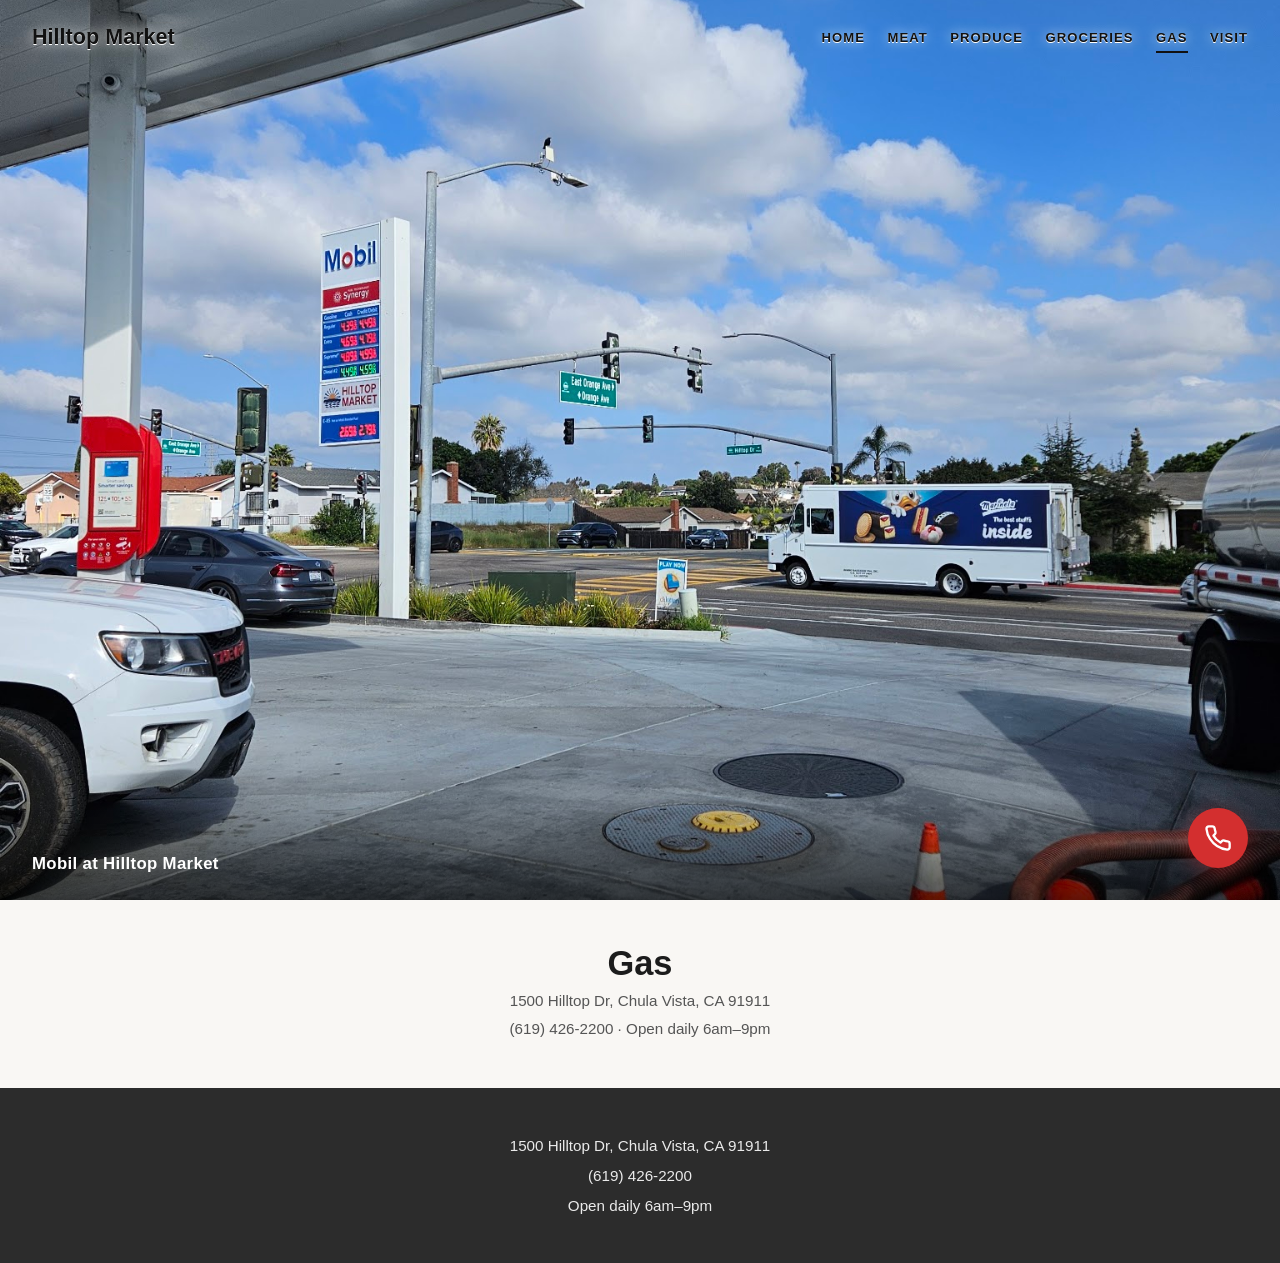
==== gas.html @ 4560600c "Fix Hilltop pages to match the live walk: photo-first Home, Gas tab, 4.7 stars Home uses only hero-0" ====
<!DOCTYPE html>
<html lang="en">
<head>
    <meta charset="UTF-8">
    <meta name="viewport" content="width=device-width, initial-scale=1.0">
    <title>Gas — Hilltop Market</title>
    <meta name="description" content="Mobil gas at Hilltop Market, 1500 Hilltop Dr, Chula Vista, CA 91911.">
    <link rel="stylesheet" href="css/style.css">
</head>
<body>
    <header class="floating-header">
        <div class="header-content">
            <a class="logo" href="index.html">Hilltop Market</a>
            <nav>
                <a href="index.html">Home</a>
                <a href="meat.html">Meat</a>
                <a href="produce.html">Produce</a>
                <a href="groceries.html">Groceries</a>
                <a href="gas.html" class="is-current">Gas</a>
                <a href="visit.html">Visit</a>
            </nav>
        </div>
    </header>

    <a href="tel:6194262200" class="tap-to-call" aria-label="Call Hilltop Market">
        <svg xmlns="http://www.w3.org/2000/svg" width="24" height="24" viewBox="0 0 24 24" fill="none" stroke="currentColor" stroke-width="2" stroke-linecap="round" stroke-linejoin="round">
            <path d="M22 16.92v3a2 2 0 0 1-2.18 2 19.79 19.79 0 0 1-8.63-3.07 19.5 19.5 0 0 1-6-6 19.79 19.79 0 0 1-3.07-8.67A2 2 0 0 1 4.11 2h3a2 2 0 0 1 2 1.72 12.84 12.84 0 0 0 .7 2.81 2 2 0 0 1-.45 2.11L8.09 9.91a16 16 0 0 0 6 6l1.27-1.27a2 2 0 0 1 2.11-.45 12.84 12.84 0 0 0 2.81.7A2 2 0 0 1 22 16.92z"></path>
        </svg>
    </a>

    <main>
        <figure class="hero-section">
            <img src="images/gas-01.jpg" alt="Mobil pumps and price sign with Hilltop Market branding" loading="eager">
            <figcaption>Mobil at Hilltop Market</figcaption>
        </figure>

        <section class="info-section">
            <div class="info-content">
                <h1>Gas</h1>
                <p class="nap">1500 Hilltop Dr, Chula Vista, CA 91911</p>
                <p class="hours">(619) 426-2200 · Open daily 6am–9pm</p>
            </div>
        </section>
    </main>

    <footer>
        <div class="footer-content">
            <p>1500 Hilltop Dr, Chula Vista, CA 91911</p>
            <p><a href="tel:6194262200">(619) 426-2200</a></p>
            <p>Open daily 6am–9pm</p>
        </div>
    </footer>

    <script src="js/main.js"></script>
</body>
</html>
---- css/style.css ----
/* Reset and Base Styles */
* {
    margin: 0;
    padding: 0;
    box-sizing: border-box;
}

html {
    scroll-behavior: smooth;
}

body {
    font-family: -apple-system, BlinkMacSystemFont, 'Segoe UI', Roboto, Oxygen, Ubuntu, Cantarell, sans-serif;
    line-height: 1.6;
    color: #222;
    overflow-x: hidden;
    background: #111;
}

/* Floating transparent header — sits ON the first photo, never a solid bar above it */
.floating-header {
    position: fixed;
    top: 0;
    left: 0;
    right: 0;
    z-index: 1000;
    padding: 1.25rem 2rem;
    background: transparent;
    background-color: transparent;
    transition: background 0.3s ease, box-shadow 0.3s ease;
}

.floating-header.scrolled {
    background: rgba(255, 255, 255, 0.94);
    backdrop-filter: blur(10px);
    box-shadow: 0 2px 20px rgba(0, 0, 0, 0.08);
}

.header-content {
    max-width: 1400px;
    margin: 0 auto;
    display: flex;
    justify-content: space-between;
    align-items: center;
    gap: 1.5rem;
}

.logo {
    font-size: 1.35rem;
    font-weight: 700;
    color: #111;
    text-decoration: none;
    text-shadow: 0 1px 0 #fff, 0 0 14px rgba(255, 255, 255, 0.85);
    white-space: nowrap;
}

.floating-header.scrolled .logo {
    text-shadow: none;
}

nav {
    display: flex;
    flex-wrap: wrap;
    justify-content: flex-end;
    gap: 1.15rem 1.4rem;
}

nav a {
    color: #111;
    text-decoration: none;
    font-weight: 600;
    font-size: 0.82rem;
    text-transform: uppercase;
    letter-spacing: 0.08em;
    text-shadow: 0 1px 0 #fff, 0 0 12px rgba(255, 255, 255, 0.8);
    position: relative;
}

nav a::after {
    content: '';
    position: absolute;
    bottom: -5px;
    left: 0;
    width: 0;
    height: 2px;
    background: currentColor;
    transition: width 0.3s ease;
}

nav a:hover::after,
nav a.is-current::after {
    width: 100%;
}

.floating-header.scrolled nav a {
    text-shadow: none;
}

/* Sticky tap-to-call */
.tap-to-call {
    position: fixed;
    bottom: 2rem;
    right: 2rem;
    width: 60px;
    height: 60px;
    background: #d32f2f;
    border-radius: 50%;
    display: flex;
    align-items: center;
    justify-content: center;
    color: white;
    text-decoration: none;
    box-shadow: 0 4px 20px rgba(211, 47, 47, 0.4);
    transition: transform 0.3s ease, box-shadow 0.3s ease;
    z-index: 999;
}

.tap-to-call:hover {
    transform: scale(1.08);
    box-shadow: 0 6px 30px rgba(211, 47, 47, 0.6);
}

.tap-to-call svg {
    width: 28px;
    height: 28px;
}

main {
    padding-top: 0;
}

/* Full-bleed photos with visible captions */
.hero-section,
.photo-block {
    width: 100%;
    position: relative;
    overflow: hidden;
    margin: 0;
}

.hero-section {
    height: 100vh;
    min-height: 560px;
}

.photo-block {
    height: 85vh;
    min-height: 480px;
}

.hero-section img,
.photo-block img {
    width: 100%;
    height: 100%;
    object-fit: cover;
    object-position: center;
    display: block;
}

.hero-front img {
    object-position: center 22%;
}

.hero-section figcaption,
.photo-block figcaption {
    position: absolute;
    left: 0;
    right: 0;
    bottom: 0;
    padding: 3.5rem 2rem 1.4rem;
    background: linear-gradient(transparent, rgba(0, 0, 0, 0.62));
    color: #fff;
    font-size: 1.05rem;
    font-weight: 600;
    letter-spacing: 0.02em;
}

/* Compact identity + rating — not a paragraph */
.info-section {
    min-height: auto;
    display: flex;
    align-items: center;
    justify-content: center;
    background: #f9f7f4;
    padding: 2.75rem 1.5rem;
}

.info-content {
    text-align: center;
    max-width: 640px;
}

.info-content h1 {
    font-size: 2.15rem;
    font-weight: 700;
    color: #1c1c1c;
    margin-bottom: 0.35rem;
    line-height: 1.15;
}

.info-content .lede {
    font-size: 1.05rem;
    color: #555;
    margin-bottom: 0.85rem;
    font-weight: 400;
}

.rating {
    display: flex;
    align-items: center;
    justify-content: center;
    gap: 0.55rem;
    margin: 0.15rem 0 0.7rem;
    font-size: 0.95rem;
    color: #444;
}

.stars {
    display: inline-flex;
    align-items: center;
    line-height: 1;
    font-size: 1.2rem;
}

.star {
    color: #f5b400;
}

.star-empty {
    color: #ddd2b8;
    position: relative;
}

.star-partial {
    position: relative;
    color: #ddd2b8;
}

.star-partial::after {
    content: "★";
    position: absolute;
    left: 0;
    top: 0;
    width: 70%;
    overflow: hidden;
    color: #f5b400;
}

.rating-meta {
    font-weight: 500;
}

.nap,
.hours {
    font-size: 0.95rem;
    color: #555;
    margin: 0.2rem 0;
    font-weight: 400;
}

footer {
    background: #2c2c2c;
    color: #fff;
    padding: 2.5rem 2rem;
    text-align: center;
}

.footer-content p {
    margin: 0.35rem 0;
    font-size: 0.95rem;
    opacity: 0.9;
}

.footer-content a {
    color: inherit;
    text-decoration: none;
}

@media (max-width: 860px) {
    .header-content {
        flex-direction: column;
        gap: 0.65rem;
    }

    nav {
        justify-content: center;
        gap: 0.65rem 1rem;
    }

    nav a {
        font-size: 0.72rem;
    }

    .logo {
        font-size: 1.15rem;
    }

    .hero-section {
        height: 70vh;
        min-height: 420px;
    }

    .photo-block {
        height: 62vh;
        min-height: 380px;
    }

    .info-content h1 {
        font-size: 1.7rem;
    }

    .tap-to-call {
        width: 50px;
        height: 50px;
        bottom: 1.5rem;
        right: 1.5rem;
    }

    .tap-to-call svg {
        width: 24px;
        height: 24px;
    }
}
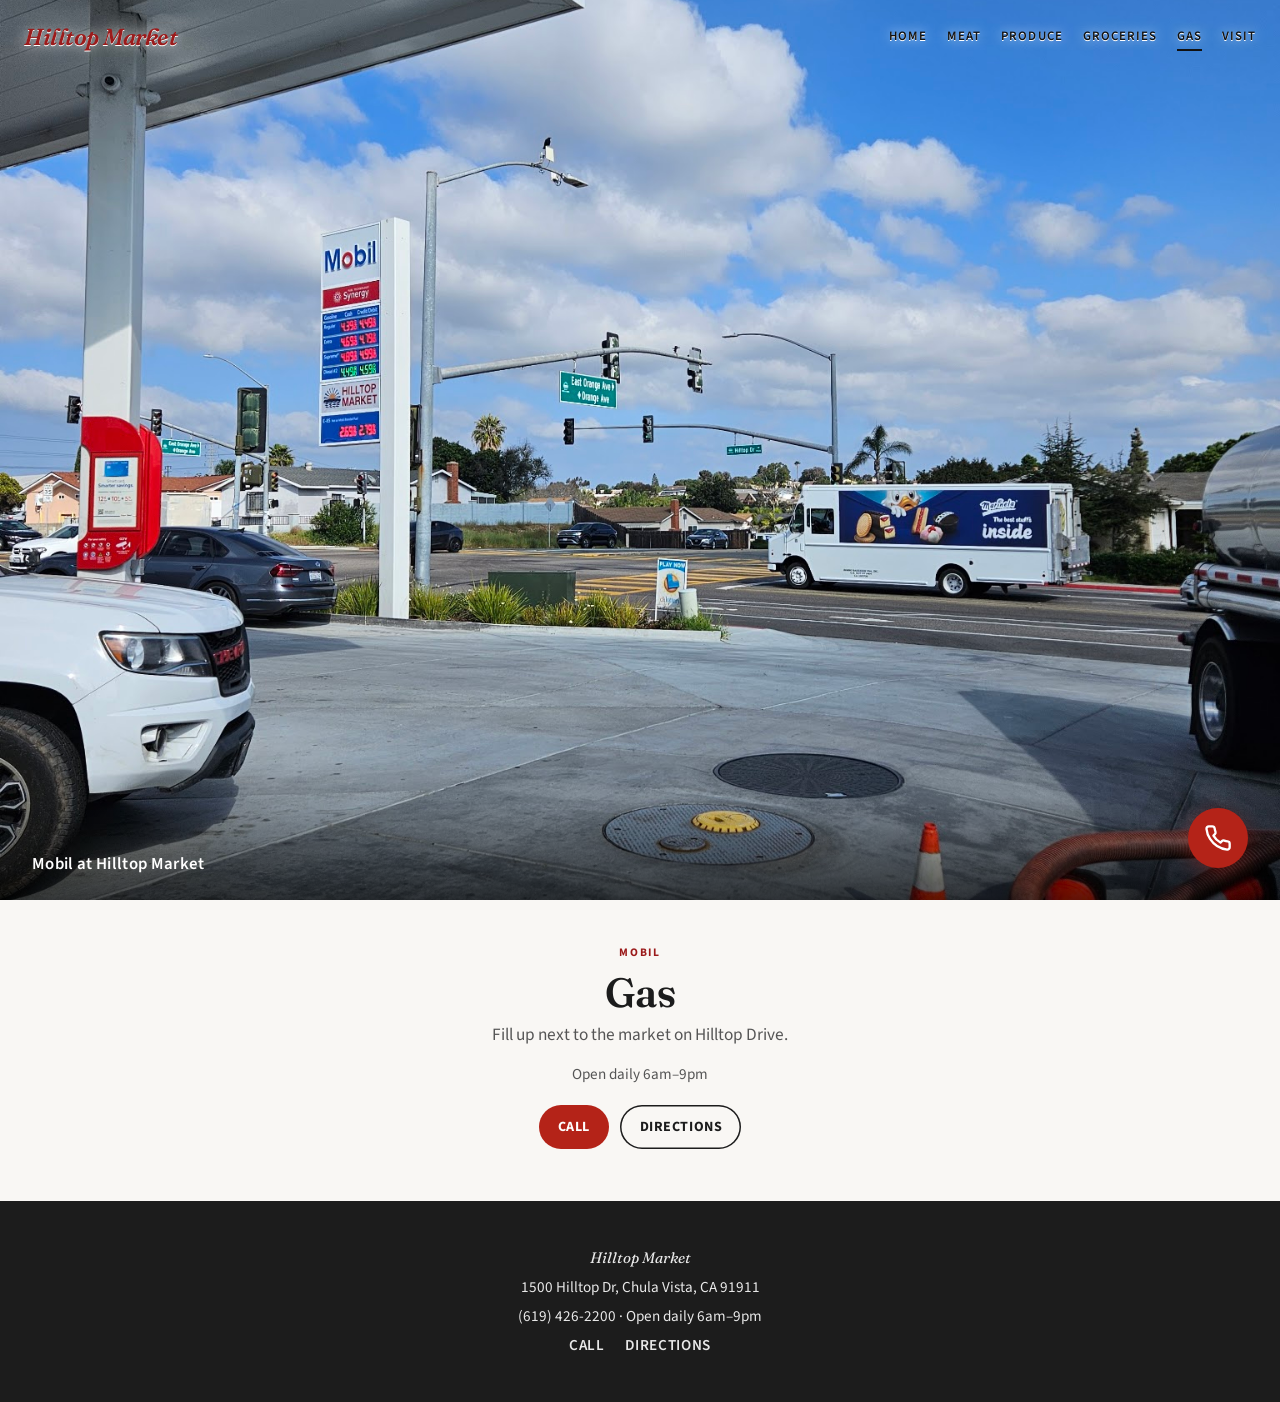
==== commit 8cdd1137: "Give Hilltop pages a local identity and clear next steps Home was a photo, a thin cream strip, and a" ====
--- a/gas.html
+++ b/gas.html
@@ -5,13 +5,19 @@
     <meta name="viewport" content="width=device-width, initial-scale=1.0">
     <title>Gas — Hilltop Market</title>
     <meta name="description" content="Mobil gas at Hilltop Market, 1500 Hilltop Dr, Chula Vista, CA 91911.">
+    <link rel="preconnect" href="https://fonts.googleapis.com">
+    <link rel="preconnect" href="https://fonts.gstatic.com" crossorigin>
+    <link href="https://fonts.googleapis.com/css2?family=Fraunces:ital,opsz,wght@0,9..144,600;1,9..144,600&family=Source+Sans+3:wght@400;600;700&display=swap" rel="stylesheet">
     <link rel="stylesheet" href="css/style.css">
 </head>
 <body>
     <header class="floating-header">
         <div class="header-content">
             <a class="logo" href="index.html">Hilltop Market</a>
-            <nav>
+            <button type="button" class="nav-toggle" aria-expanded="false" aria-controls="site-nav" aria-label="Open menu">
+                <span></span>
+            </button>
+            <nav id="site-nav">
                 <a href="index.html">Home</a>
                 <a href="meat.html">Meat</a>
                 <a href="produce.html">Produce</a>
@@ -30,24 +36,33 @@
 
     <main>
         <figure class="hero-section">
-            <img src="images/gas-01.jpg" alt="Mobil pumps and price sign with Hilltop Market branding" loading="eager">
+            <img src="images/gas_mobil_pumps_1.jpg" alt="Mobil pumps and price sign with Hilltop Market branding" loading="eager">
             <figcaption>Mobil at Hilltop Market</figcaption>
         </figure>
 
         <section class="info-section">
             <div class="info-content">
+                <span class="kicker">Mobil</span>
                 <h1>Gas</h1>
-                <p class="nap">1500 Hilltop Dr, Chula Vista, CA 91911</p>
-                <p class="hours">(619) 426-2200 · Open daily 6am–9pm</p>
+                <p class="lede">Fill up next to the market on Hilltop Drive.</p>
+                <p class="hours">Open daily 6am–9pm</p>
+                <div class="actions">
+                    <a class="btn btn-primary" href="tel:6194262200">Call</a>
+                    <a class="btn btn-secondary" href="visit.html">Directions</a>
+                </div>
             </div>
         </section>
     </main>
 
     <footer>
         <div class="footer-content">
+            <p class="footer-name">Hilltop Market</p>
             <p>1500 Hilltop Dr, Chula Vista, CA 91911</p>
-            <p><a href="tel:6194262200">(619) 426-2200</a></p>
-            <p>Open daily 6am–9pm</p>
+            <p><a href="tel:6194262200">(619) 426-2200</a> · Open daily 6am–9pm</p>
+            <p class="footer-links">
+                <a href="tel:6194262200">Call</a>
+                <a href="visit.html">Directions</a>
+            </p>
         </div>
     </footer>
 
--- a/css/style.css
+++ b/css/style.css
@@ -10,11 +10,16 @@
 }
 
 body {
-    font-family: -apple-system, BlinkMacSystemFont, 'Segoe UI', Roboto, Oxygen, Ubuntu, Cantarell, sans-serif;
+    font-family: "Source Sans 3", -apple-system, BlinkMacSystemFont, "Segoe UI", Roboto, sans-serif;
     line-height: 1.6;
     color: #222;
     overflow-x: hidden;
     background: #111;
+}
+
+h1, h2, .logo, .offer-title {
+    font-family: Fraunces, "Iowan Old Style", Palatino, Georgia, serif;
+    font-optical-sizing: auto;
 }
 
 /* Floating transparent header — sits ON the first photo, never a solid bar above it */
@@ -24,7 +29,7 @@
     left: 0;
     right: 0;
     z-index: 1000;
-    padding: 1.25rem 2rem;
+    padding: 1.1rem 1.5rem;
     background: transparent;
     background-color: transparent;
     transition: background 0.3s ease, box-shadow 0.3s ease;
@@ -42,34 +47,79 @@
     display: flex;
     justify-content: space-between;
     align-items: center;
-    gap: 1.5rem;
+    gap: 1.25rem;
 }
 
 .logo {
-    font-size: 1.35rem;
-    font-weight: 700;
-    color: #111;
+    font-size: 1.45rem;
+    font-weight: 600;
+    font-style: italic;
+    color: #9b1b1b;
     text-decoration: none;
     text-shadow: 0 1px 0 #fff, 0 0 14px rgba(255, 255, 255, 0.85);
     white-space: nowrap;
+    letter-spacing: -0.02em;
 }
 
 .floating-header.scrolled .logo {
     text-shadow: none;
 }
 
+.nav-toggle {
+    display: none;
+    width: 42px;
+    height: 42px;
+    border: 0;
+    background: transparent;
+    cursor: pointer;
+    position: relative;
+    flex-shrink: 0;
+}
+
+.nav-toggle span,
+.nav-toggle span::before,
+.nav-toggle span::after {
+    display: block;
+    width: 20px;
+    height: 2px;
+    background: #1a1a1a;
+    border-radius: 1px;
+    position: absolute;
+    left: 11px;
+    box-shadow: 0 0 0 1px rgba(255, 255, 255, 0.7);
+}
+
+.nav-toggle span {
+    top: 20px;
+}
+
+.nav-toggle span::before,
+.nav-toggle span::after {
+    content: "";
+    left: 0;
+}
+
+.nav-toggle span::before {
+    top: -6px;
+}
+
+.nav-toggle span::after {
+    top: 6px;
+}
+
 nav {
     display: flex;
     flex-wrap: wrap;
     justify-content: flex-end;
-    gap: 1.15rem 1.4rem;
+    align-items: center;
+    gap: 1.05rem 1.25rem;
 }
 
 nav a {
     color: #111;
     text-decoration: none;
     font-weight: 600;
-    font-size: 0.82rem;
+    font-size: 0.8rem;
     text-transform: uppercase;
     letter-spacing: 0.08em;
     text-shadow: 0 1px 0 #fff, 0 0 12px rgba(255, 255, 255, 0.8);
@@ -103,21 +153,21 @@
     right: 2rem;
     width: 60px;
     height: 60px;
-    background: #d32f2f;
+    background: #b42318;
     border-radius: 50%;
     display: flex;
     align-items: center;
     justify-content: center;
     color: white;
     text-decoration: none;
-    box-shadow: 0 4px 20px rgba(211, 47, 47, 0.4);
+    box-shadow: 0 4px 20px rgba(180, 35, 24, 0.4);
     transition: transform 0.3s ease, box-shadow 0.3s ease;
     z-index: 999;
 }
 
 .tap-to-call:hover {
     transform: scale(1.08);
-    box-shadow: 0 6px 30px rgba(211, 47, 47, 0.6);
+    box-shadow: 0 6px 30px rgba(180, 35, 24, 0.6);
 }
 
 .tap-to-call svg {
@@ -127,6 +177,7 @@
 
 main {
     padding-top: 0;
+    background: #111;
 }
 
 /* Full-bleed photos with visible captions */
@@ -138,6 +189,16 @@
     margin: 0;
 }
 
+/* Contrast break between consecutive photos — they must never share an edge.
+   Dark band (body/main #111) sits between stills; cream title band is unchanged.
+   Margin (not border) so 85vh photos stay full size. */
+.hero-section + .hero-section,
+.hero-section + .photo-block,
+.photo-block + .photo-block,
+.photo-block + .hero-section {
+    margin-top: clamp(4.5rem, 12vh, 7rem);
+}
+
 .hero-section {
     height: 100vh;
     min-height: 560px;
@@ -159,6 +220,10 @@
 
 .hero-front img {
     object-position: center 22%;
+}
+
+#salsas {
+    scroll-margin-top: 4.5rem;
 }
 
 .hero-section figcaption,
@@ -182,7 +247,7 @@
     align-items: center;
     justify-content: center;
     background: #f9f7f4;
-    padding: 2.75rem 1.5rem;
+    padding: 2.75rem 1.5rem 3.25rem;
 }
 
 .info-content {
@@ -190,16 +255,31 @@
     max-width: 640px;
 }
 
+.home-intro .info-content {
+    max-width: 980px;
+}
+
+.kicker {
+    display: block;
+    font-size: 0.72rem;
+    font-weight: 700;
+    letter-spacing: 0.16em;
+    text-transform: uppercase;
+    color: #9b1b1b;
+    margin-bottom: 0.45rem;
+}
+
 .info-content h1 {
-    font-size: 2.15rem;
-    font-weight: 700;
+    font-size: 2.55rem;
+    font-weight: 600;
     color: #1c1c1c;
     margin-bottom: 0.35rem;
-    line-height: 1.15;
+    line-height: 1.12;
+    letter-spacing: -0.02em;
 }
 
 .info-content .lede {
-    font-size: 1.05rem;
+    font-size: 1.08rem;
     color: #555;
     margin-bottom: 0.85rem;
     font-weight: 400;
@@ -258,15 +338,184 @@
     font-weight: 400;
 }
 
+.actions {
+    display: flex;
+    flex-wrap: wrap;
+    justify-content: center;
+    gap: 0.7rem;
+    margin-top: 1.15rem;
+}
+
+.btn {
+    display: inline-flex;
+    align-items: center;
+    justify-content: center;
+    min-height: 44px;
+    padding: 0.55rem 1.2rem;
+    border-radius: 999px;
+    font-size: 0.88rem;
+    font-weight: 700;
+    letter-spacing: 0.04em;
+    text-decoration: none;
+    text-transform: uppercase;
+}
+
+.btn-primary {
+    background: #b42318;
+    color: #fff;
+}
+
+.btn-primary:hover {
+    background: #931c14;
+}
+
+.btn-secondary {
+    background: transparent;
+    color: #1c1c1c;
+    box-shadow: inset 0 0 0 1.5px #1c1c1c;
+}
+
+.btn-secondary:hover {
+    background: #1c1c1c;
+    color: #fff;
+}
+
+.offer-grid {
+    display: grid;
+    grid-template-columns: repeat(3, 1fr);
+    gap: 1rem;
+    margin: 1.5rem 0 0.25rem;
+    text-align: left;
+}
+
+.offer {
+    display: flex;
+    flex-direction: column;
+    background: #fff;
+    border-radius: 12px;
+    overflow: hidden;
+    text-decoration: none;
+    color: inherit;
+    box-shadow: 0 8px 24px rgba(0, 0, 0, 0.06);
+    min-height: 100%;
+}
+
+.offer:hover {
+    box-shadow: 0 12px 28px rgba(0, 0, 0, 0.1);
+}
+
+.offer img {
+    width: 100%;
+    height: 150px;
+    object-fit: cover;
+    display: block;
+}
+
+.offer-body {
+    padding: 0.85rem 1rem 1.05rem;
+}
+
+.offer-kicker {
+    font-size: 0.68rem;
+    font-weight: 700;
+    letter-spacing: 0.12em;
+    text-transform: uppercase;
+    color: #9b1b1b;
+}
+
+.offer-title {
+    display: block;
+    font-size: 1.28rem;
+    font-weight: 600;
+    margin: 0.15rem 0 0.25rem;
+    color: #1c1c1c;
+}
+
+.offer-body p {
+    font-size: 0.92rem;
+    color: #555;
+    line-height: 1.4;
+}
+
+/* Visit: map + NAP + hours only — no photo dump */
+.visit-page {
+    background: #f9f7f4;
+}
+
+.visit-page .floating-header {
+    background: rgba(249, 247, 244, 0.96);
+    box-shadow: 0 1px 0 rgba(0, 0, 0, 0.06);
+}
+
+.visit-page .logo,
+.visit-page nav a {
+    text-shadow: none;
+}
+
+.visit-page .nav-toggle span,
+.visit-page .nav-toggle span::before,
+.visit-page .nav-toggle span::after {
+    box-shadow: none;
+}
+
+.visit-page main {
+    padding-top: 5.5rem;
+}
+
+.visit-map {
+    display: block;
+    width: 100%;
+    height: min(70vh, 640px);
+    min-height: 360px;
+    border: 0;
+    background: #e8e4dc;
+}
+
+.visit-details {
+    text-align: center;
+    padding: 2.5rem 1.5rem 4.5rem;
+}
+
+.visit-details h1 {
+    font-size: 2.55rem;
+    font-weight: 600;
+    color: #1c1c1c;
+    margin-bottom: 0.85rem;
+    letter-spacing: -0.02em;
+}
+
+.visit-details .nap,
+.visit-details .hours {
+    font-size: 1.05rem;
+    color: #444;
+    margin: 0.35rem 0;
+}
+
+.visit-details a:not(.btn) {
+    color: inherit;
+    text-decoration: none;
+}
+
+.visit-details a:not(.btn):hover {
+    text-decoration: underline;
+}
+
 footer {
-    background: #2c2c2c;
+    background: #1c1c1c;
     color: #fff;
     padding: 2.5rem 2rem;
     text-align: center;
 }
 
+.footer-name {
+    font-family: Fraunces, Georgia, serif;
+    font-style: italic;
+    font-size: 1.2rem;
+    margin-bottom: 0.45rem;
+}
+
 .footer-content p {
-    margin: 0.35rem 0;
+    margin: 0.3rem 0;
     font-size: 0.95rem;
     opacity: 0.9;
 }
@@ -276,23 +525,52 @@
     text-decoration: none;
 }
 
+.footer-content a:hover {
+    text-decoration: underline;
+}
+
+.footer-links {
+    margin-top: 0.75rem;
+    display: flex;
+    justify-content: center;
+    gap: 1.25rem;
+    font-size: 0.85rem;
+    font-weight: 600;
+    letter-spacing: 0.04em;
+    text-transform: uppercase;
+}
+
 @media (max-width: 860px) {
     .header-content {
+        flex-wrap: wrap;
+        gap: 0.5rem 1rem;
+    }
+
+    .nav-toggle {
+        display: block;
+        margin-left: auto;
+    }
+
+    nav {
+        display: none;
+        width: 100%;
         flex-direction: column;
-        gap: 0.65rem;
-    }
-
-    nav {
-        justify-content: center;
-        gap: 0.65rem 1rem;
+        align-items: center;
+        gap: 0.85rem;
+        padding: 0.5rem 0 0.35rem;
+    }
+
+    nav.is-open {
+        display: flex;
     }
 
     nav a {
-        font-size: 0.72rem;
+        font-size: 0.78rem;
+        text-shadow: none;
     }
 
     .logo {
-        font-size: 1.15rem;
+        font-size: 1.25rem;
     }
 
     .hero-section {
@@ -305,8 +583,26 @@
         min-height: 380px;
     }
 
-    .info-content h1 {
-        font-size: 1.7rem;
+    .info-content h1,
+    .visit-details h1 {
+        font-size: 1.85rem;
+    }
+
+    .offer-grid {
+        grid-template-columns: 1fr;
+    }
+
+    .offer img {
+        height: 180px;
+    }
+
+    .visit-page main {
+        padding-top: 4.75rem;
+    }
+
+    .visit-map {
+        height: 50vh;
+        min-height: 280px;
     }
 
     .tap-to-call {
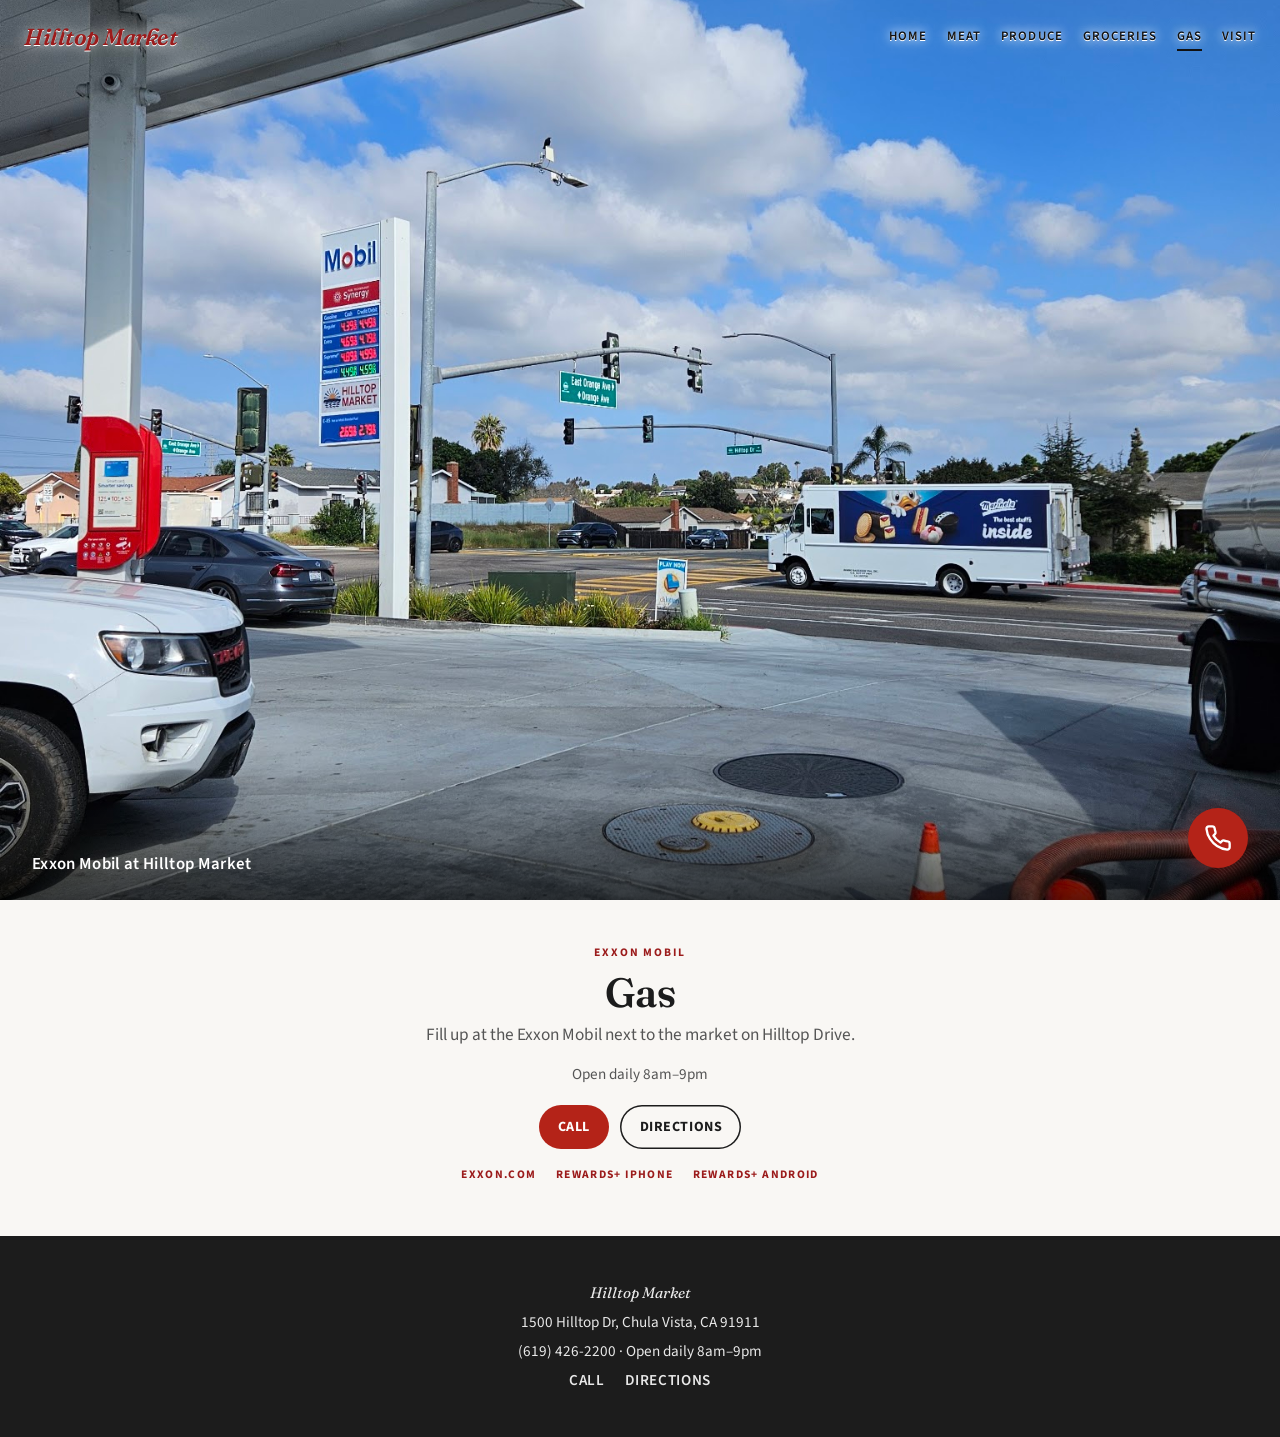
==== commit a5138024: "Name the Exxon Mobil station and set hours to 8am–9pm Hours were listed as 6am–9pm across the site; " ====
--- a/gas.html
+++ b/gas.html
@@ -4,7 +4,7 @@
     <meta charset="UTF-8">
     <meta name="viewport" content="width=device-width, initial-scale=1.0">
     <title>Gas — Hilltop Market</title>
-    <meta name="description" content="Mobil gas at Hilltop Market, 1500 Hilltop Dr, Chula Vista, CA 91911.">
+    <meta name="description" content="Exxon Mobil gas at Hilltop Market, 1500 Hilltop Dr, Chula Vista, CA 91911. Open daily 8am–9pm.">
     <link rel="preconnect" href="https://fonts.googleapis.com">
     <link rel="preconnect" href="https://fonts.gstatic.com" crossorigin>
     <link href="https://fonts.googleapis.com/css2?family=Fraunces:ital,opsz,wght@0,9..144,600;1,9..144,600&family=Source+Sans+3:wght@400;600;700&display=swap" rel="stylesheet">
@@ -36,19 +36,24 @@
 
     <main>
         <figure class="hero-section">
-            <img src="images/gas_mobil_pumps_1.jpg" alt="Mobil pumps and price sign with Hilltop Market branding" loading="eager">
-            <figcaption>Mobil at Hilltop Market</figcaption>
+            <img src="images/gas_mobil_pumps_1.jpg" alt="Exxon Mobil pumps and price sign with Hilltop Market branding" loading="eager">
+            <figcaption>Exxon Mobil at Hilltop Market</figcaption>
         </figure>
 
         <section class="info-section">
             <div class="info-content">
-                <span class="kicker">Mobil</span>
+                <span class="kicker">Exxon Mobil</span>
                 <h1>Gas</h1>
-                <p class="lede">Fill up next to the market on Hilltop Drive.</p>
-                <p class="hours">Open daily 6am–9pm</p>
+                <p class="lede">Fill up at the Exxon Mobil next to the market on Hilltop Drive.</p>
+                <p class="hours">Open daily 8am–9pm</p>
                 <div class="actions">
                     <a class="btn btn-primary" href="tel:6194262200">Call</a>
                     <a class="btn btn-secondary" href="visit.html">Directions</a>
+                </div>
+                <div class="brand-links">
+                    <a href="https://www.exxon.com/" target="_blank" rel="noopener noreferrer">Exxon.com</a>
+                    <a href="https://apps.apple.com/us/app/exxon-mobil-rewards/id668175318" target="_blank" rel="noopener noreferrer">Rewards+ iPhone</a>
+                    <a href="https://play.google.com/store/apps/details?id=com.webmarketing.exxonmpl" target="_blank" rel="noopener noreferrer">Rewards+ Android</a>
                 </div>
             </div>
         </section>
@@ -58,7 +63,7 @@
         <div class="footer-content">
             <p class="footer-name">Hilltop Market</p>
             <p>1500 Hilltop Dr, Chula Vista, CA 91911</p>
-            <p><a href="tel:6194262200">(619) 426-2200</a> · Open daily 6am–9pm</p>
+            <p><a href="tel:6194262200">(619) 426-2200</a> · Open daily 8am–9pm</p>
             <p class="footer-links">
                 <a href="tel:6194262200">Call</a>
                 <a href="visit.html">Directions</a>
--- a/css/style.css
+++ b/css/style.css
@@ -122,7 +122,7 @@
     font-size: 0.8rem;
     text-transform: uppercase;
     letter-spacing: 0.08em;
-    text-shadow: 0 1px 0 #fff, 0 0 12px rgba(255, 255, 255, 0.8);
+    text-shadow: 0 1px 0 #fff, 0 0 10px rgba(255, 255, 255, 0.95), 0 0 18px rgba(255, 255, 255, 0.8);
     position: relative;
 }
 
@@ -240,6 +240,47 @@
     letter-spacing: 0.02em;
 }
 
+.hero-front figcaption.hero-dock {
+    display: flex;
+    flex-direction: column;
+    align-items: center;
+    justify-content: flex-end;
+    gap: 0.2rem;
+    padding: 5.5rem 1.5rem 1.85rem;
+    text-align: center;
+}
+
+.hero-dock-name {
+    font-size: 1.08rem;
+    font-weight: 600;
+    letter-spacing: 0.02em;
+}
+
+.hero-dock-hours {
+    font-size: 0.92rem;
+    font-weight: 500;
+    opacity: 0.92;
+    margin-bottom: 0.65rem;
+}
+
+.hero-dock-actions {
+    display: flex;
+    flex-wrap: wrap;
+    justify-content: center;
+    gap: 0.7rem;
+}
+
+.btn-on-dark {
+    background: transparent;
+    color: #fff;
+    box-shadow: inset 0 0 0 1.5px #fff;
+}
+
+.btn-on-dark:hover {
+    background: #fff;
+    color: #1c1c1c;
+}
+
 /* Compact identity + rating — not a paragraph */
 .info-section {
     min-height: auto;
@@ -346,6 +387,27 @@
     margin-top: 1.15rem;
 }
 
+.brand-links {
+    display: flex;
+    flex-wrap: wrap;
+    justify-content: center;
+    gap: 0.65rem 1.2rem;
+    margin-top: 1.05rem;
+}
+
+.brand-links a {
+    color: #9b1b1b;
+    text-decoration: none;
+    font-size: 0.72rem;
+    font-weight: 700;
+    letter-spacing: 0.12em;
+    text-transform: uppercase;
+}
+
+.brand-links a:hover {
+    text-decoration: underline;
+}
+
 .btn {
     display: inline-flex;
     align-items: center;
@@ -460,6 +522,7 @@
 
 .visit-page main {
     padding-top: 5.5rem;
+    background: #f9f7f4;
 }
 
 .visit-map {
@@ -560,8 +623,16 @@
         padding: 0.5rem 0 0.35rem;
     }
 
+    .floating-header:has(nav.is-open) {
+        background: #f9f7f4;
+        box-shadow: 0 10px 28px rgba(0, 0, 0, 0.12);
+    }
+
     nav.is-open {
         display: flex;
+        background: #f9f7f4;
+        border-radius: 0;
+        padding: 0.9rem 0.75rem 1rem;
     }
 
     nav a {
@@ -576,6 +647,10 @@
     .hero-section {
         height: 70vh;
         min-height: 420px;
+    }
+
+    .hero-front figcaption.hero-dock {
+        padding-bottom: 5.25rem;
     }
 
     .photo-block {
